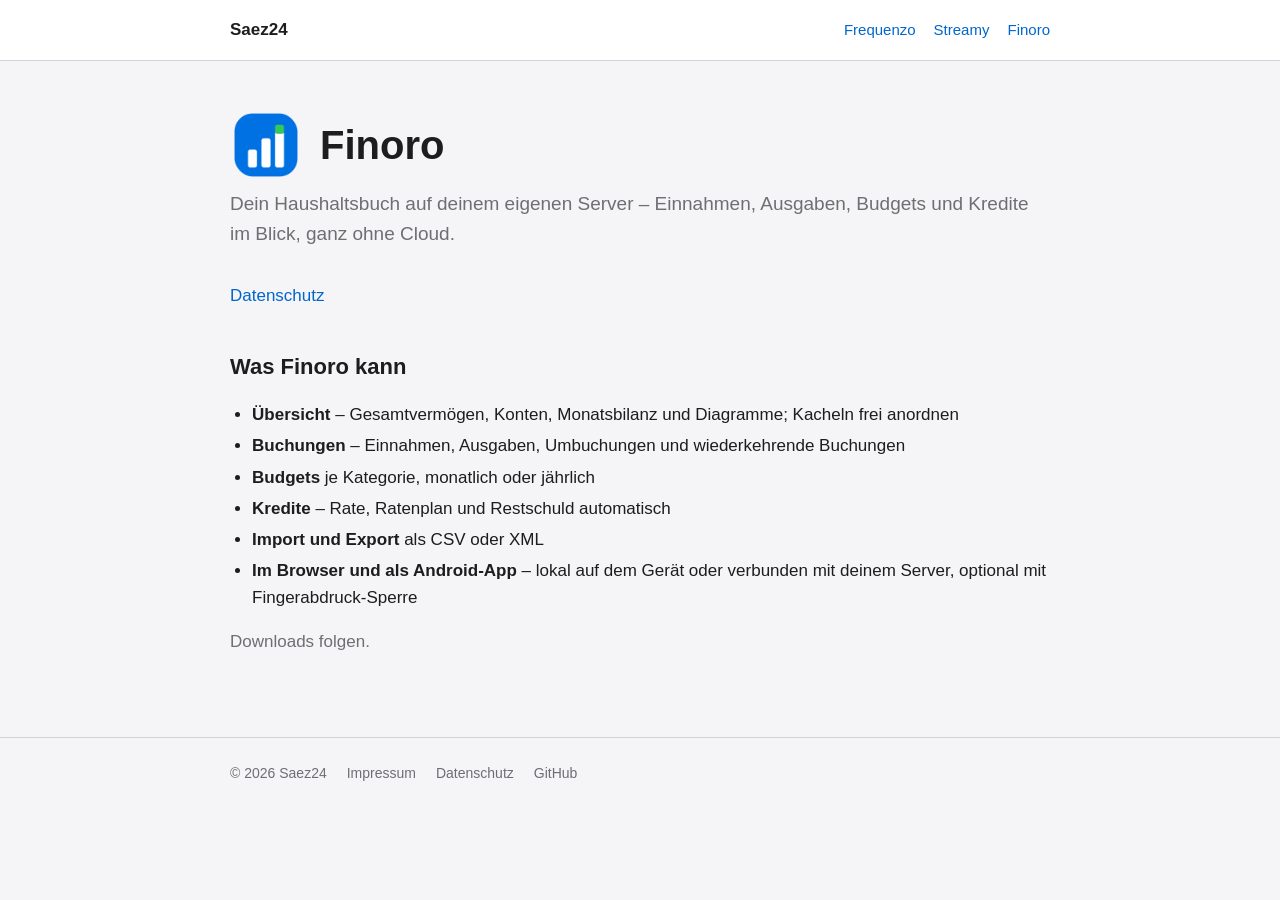
==== finoro/index.html @ 56d52c84 "feat: Website mit Frequenzo, Streamy und Finoro Startseite, App-Seiten, Datenschutz (Frequenzo volls" ====
<!doctype html>
<html lang="de">
<head>
  <meta charset="utf-8">
  <meta name="viewport" content="width=device-width, initial-scale=1">
  <title>Finoro – Haushaltsbuch</title>
  <link rel="stylesheet" href="/assets/style.css">
</head>
<body>
  <header class="site">
    <div class="wrap">
      <a class="brand" href="/">Saez24</a>
      <nav><a href="/frequenzo/">Frequenzo</a><a href="/streamy/">Streamy</a><a href="/finoro/">Finoro</a></nav>
    </div>
  </header>
  <main>
    <div class="wrap">
      <div class="app-head">
        <img src="/assets/finoro.png" alt="">
        <h1>Finoro</h1>
      </div>
      <p class="lead">Dein Haushaltsbuch auf deinem eigenen Server – Einnahmen, Ausgaben, Budgets und Kredite im Blick, ganz ohne Cloud.</p>
      <div class="actions">
        <a href="/finoro/datenschutz.html">Datenschutz</a>
      </div>
      <h2>Was Finoro kann</h2>
      <ul>
        <li><strong>Übersicht</strong> – Gesamtvermögen, Konten, Monatsbilanz und Diagramme; Kacheln frei anordnen</li>
        <li><strong>Buchungen</strong> – Einnahmen, Ausgaben, Umbuchungen und wiederkehrende Buchungen</li>
        <li><strong>Budgets</strong> je Kategorie, monatlich oder jährlich</li>
        <li><strong>Kredite</strong> – Rate, Ratenplan und Restschuld automatisch</li>
        <li><strong>Import und Export</strong> als CSV oder XML</li>
        <li><strong>Im Browser und als Android-App</strong> – lokal auf dem Gerät oder verbunden mit deinem Server, optional mit Fingerabdruck-Sperre</li>
      </ul>
      <p class="muted">Downloads folgen.</p>
    </div>
  </main>
  <footer class="site">
    <div class="wrap">
      <span>© 2026 Saez24</span>
      <a href="/impressum.html">Impressum</a>
      <a href="/datenschutz.html">Datenschutz</a>
      <a href="https://github.com/Saez24">GitHub</a>
    </div>
  </footer>
</body>
</html>
---- assets/style.css ----
/* saez24.github.io — gemeinsames Layout. Keine externen Schriften oder Skripte:
   Systemschrift, alles lokal (siehe datenschutz.html). */

:root {
  color-scheme: light dark;
  --bg: #f5f5f7;
  --surface: #ffffff;
  --text: #1d1d1f;
  --muted: #6e6e73;
  --border: #d2d2d7;
  --accent: #0066cc;
  --radius: 18px;
}

@media (prefers-color-scheme: dark) {
  :root {
    --bg: #0e0e12;
    --surface: #1c1c21;
    --text: #f5f5f7;
    --muted: #a1a1a6;
    --border: #2e2e35;
    --accent: #4da3ff;
  }
}

* { box-sizing: border-box; }

html { -webkit-text-size-adjust: 100%; }

body {
  margin: 0;
  background: var(--bg);
  color: var(--text);
  font: 17px/1.6 -apple-system, BlinkMacSystemFont, "Segoe UI", Roboto, "Helvetica Neue", Arial, sans-serif;
}

a { color: var(--accent); text-decoration: none; }
a:hover { text-decoration: underline; }

.wrap { max-width: 860px; margin: 0 auto; padding: 0 20px; }

header.site {
  border-bottom: 1px solid var(--border);
  background: var(--surface);
}
header.site .wrap {
  display: flex;
  align-items: center;
  justify-content: space-between;
  gap: 16px;
  min-height: 60px;
}
header.site .brand { font-weight: 650; color: var(--text); }
header.site nav { display: flex; gap: 18px; flex-wrap: wrap; font-size: 15px; }

main { padding: 48px 0 64px; }

h1 { font-size: clamp(28px, 6vw, 40px); line-height: 1.15; margin: 0 0 12px; }
h2 { font-size: 22px; margin: 40px 0 8px; }
h3 { font-size: 18px; margin: 28px 0 6px; }
p.lead { font-size: 19px; color: var(--muted); margin: 0 0 32px; }
.muted { color: var(--muted); }
code { font-size: 0.9em; background: var(--surface); border: 1px solid var(--border); border-radius: 6px; padding: 0.05em 0.35em; }

/* App-Kacheln auf der Startseite */
.apps { display: grid; grid-template-columns: repeat(auto-fit, minmax(240px, 1fr)); gap: 16px; }
.card {
  display: flex;
  flex-direction: column;
  gap: 10px;
  padding: 22px;
  background: var(--surface);
  border: 1px solid var(--border);
  border-radius: var(--radius);
  color: var(--text);
}
a.card:hover { text-decoration: none; border-color: var(--accent); }
.card img { width: 56px; height: 56px; border-radius: 13px; }
.card h2 { margin: 0; font-size: 20px; }
.card p { margin: 0; color: var(--muted); font-size: 15px; }

/* Kopf einer App-Seite */
.app-head { display: flex; align-items: center; gap: 18px; margin-bottom: 8px; }
.app-head img { width: 72px; height: 72px; border-radius: 16px; flex: none; }
.app-head h1 { margin: 0; }

.button {
  display: inline-block;
  padding: 10px 20px;
  border-radius: 999px;
  background: var(--accent);
  color: #fff;
  font-weight: 600;
}
.button:hover { text-decoration: none; opacity: 0.9; }
.actions { display: flex; flex-wrap: wrap; gap: 12px 20px; align-items: center; margin: 8px 0 32px; }

ul { padding-left: 1.3em; }
li { margin: 4px 0; }

.note {
  padding: 14px 18px;
  background: var(--surface);
  border: 1px solid var(--border);
  border-left: 4px solid var(--accent);
  border-radius: 10px;
  margin: 24px 0;
}

/* Rechtstexte: DE/EN untereinander */
.legal { max-width: 720px; }
.legal section + section { margin-top: 56px; padding-top: 32px; border-top: 1px solid var(--border); }
.lang { font-size: 13px; letter-spacing: 0.06em; text-transform: uppercase; color: var(--muted); }

footer.site { border-top: 1px solid var(--border); padding: 24px 0 40px; font-size: 14px; color: var(--muted); }
footer.site .wrap { display: flex; flex-wrap: wrap; gap: 8px 20px; }
footer.site a { color: var(--muted); }
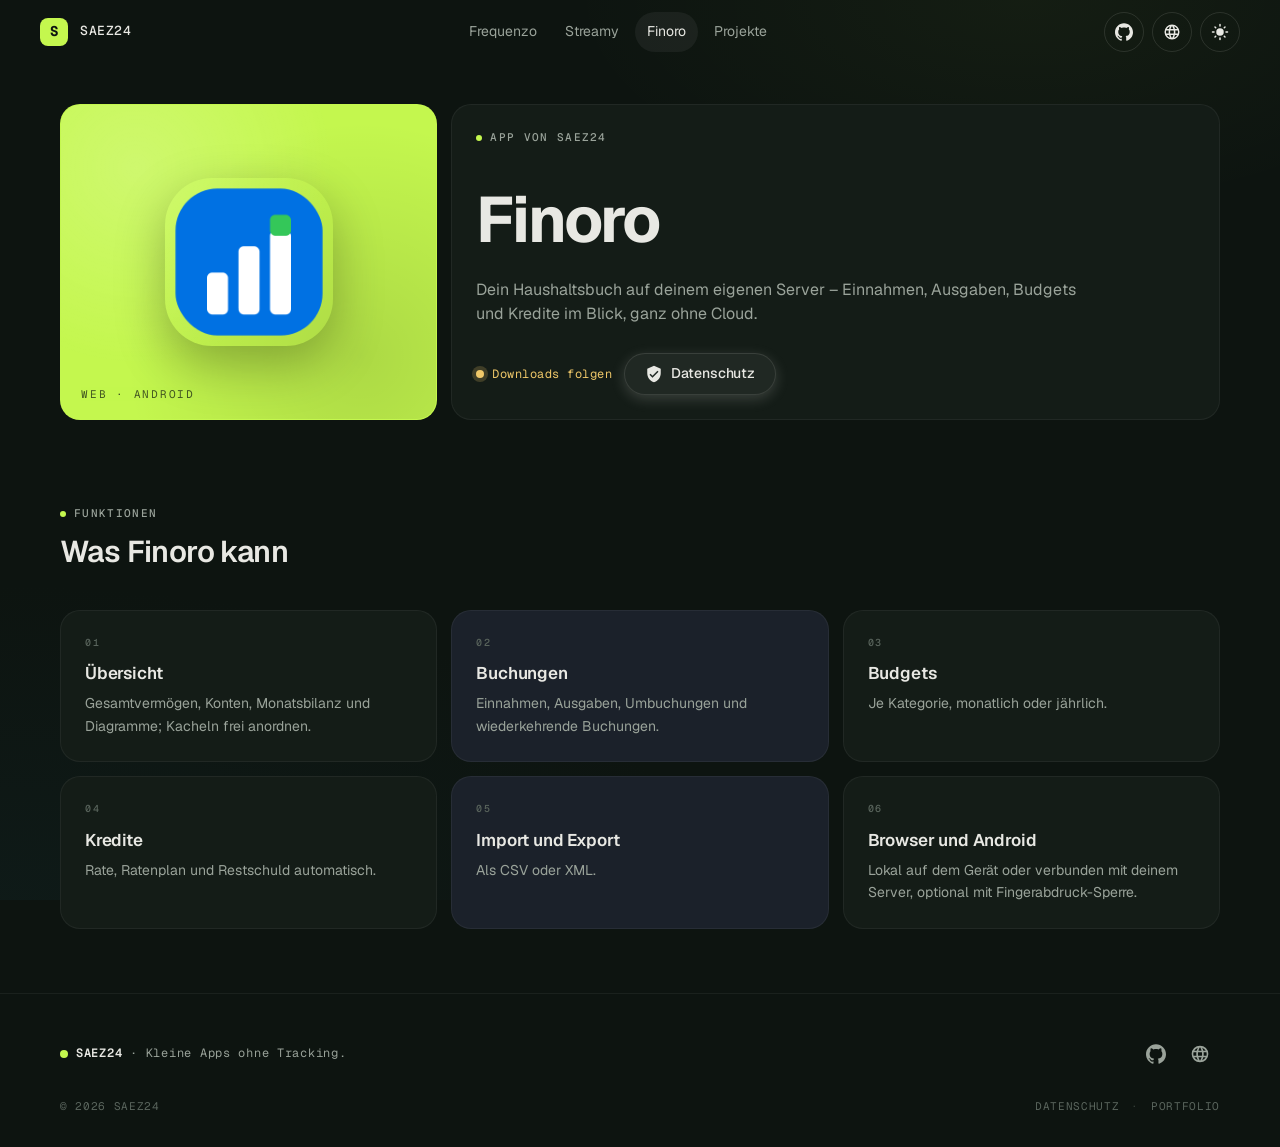
==== commit 94b09744: "feat: Design und Aufbau aus dem Portfolio übernehmen - style.css als Port des Portfolio-Designs (Ben" ====
--- a/finoro/index.html
+++ b/finoro/index.html
@@ -4,43 +4,117 @@
   <meta charset="utf-8">
   <meta name="viewport" content="width=device-width, initial-scale=1">
   <title>Finoro – Haushaltsbuch</title>
+  <meta name="description" content="Finoro: Haushaltsbuch auf deinem eigenen Server – Einnahmen, Ausgaben, Budgets und Kredite.">
+  <meta name="theme-color" content="#0d1410">
+  <link rel="preload" href="/assets/fonts/geist-variable.woff2" as="font" type="font/woff2" crossorigin>
   <link rel="stylesheet" href="/assets/style.css">
+  <script src="/assets/site.js"></script>
 </head>
 <body>
-  <header class="site">
-    <div class="wrap">
-      <a class="brand" href="/">Saez24</a>
-      <nav><a href="/frequenzo/">Frequenzo</a><a href="/streamy/">Streamy</a><a href="/finoro/">Finoro</a></nav>
+  <a class="skip-link" href="#main">Zum Inhalt springen</a>
+  <nav class="nav" aria-label="Hauptnavigation">
+    <div class="nav__inner">
+      <a class="nav__logo" href="/" aria-label="Saez24, Startseite">
+        <span class="nav__logo-mark" aria-hidden="true">S</span>
+        <span class="nav__logo-text">Saez24</span>
+      </a>
+      <div class="nav__links"><a class="nav__link" href="/frequenzo/">Frequenzo</a><a class="nav__link" href="/streamy/">Streamy</a><a class="nav__link" href="/finoro/" aria-current="page">Finoro</a><a class="nav__link" href="/#projekte">Projekte</a></div>
+      <div class="nav__actions">
+        <a class="nav__icon-btn nav__ext" href="https://github.com/Saez24" aria-label="GitHub" title="GitHub"><svg class="icon" viewBox="0 0 24 24" aria-hidden="true"><path d="M12 .297c-6.63 0-12 5.373-12 12 0 5.303 3.438 9.8 8.205 11.385.6.113.82-.258.82-.577 0-.285-.01-1.04-.015-2.04-3.338.724-4.042-1.61-4.042-1.61-.546-1.387-1.333-1.756-1.333-1.756-1.089-.745.083-.729.083-.729 1.205.084 1.838 1.236 1.838 1.236 1.07 1.835 2.809 1.305 3.495.998.108-.776.417-1.305.76-1.605-2.665-.3-5.466-1.332-5.466-5.93 0-1.31.467-2.38 1.235-3.22-.135-.303-.54-1.523.105-3.176 0 0 1.005-.322 3.3 1.23.96-.267 1.98-.4 3-.405 1.02.005 2.04.138 3 .405 2.28-1.552 3.285-1.23 3.285-1.23.645 1.653.24 2.873.12 3.176.765.84 1.23 1.91 1.23 3.22 0 4.61-2.805 5.625-5.475 5.92.42.36.81 1.096.81 2.22 0 1.606-.015 2.896-.015 3.286 0 .315.21.69.825.57C20.565 22.092 24 17.592 24 12.297c0-6.627-5.373-12-12-12"/></svg></a>
+        <a class="nav__icon-btn nav__ext" href="https://your-developer.de/" aria-label="Portfolio" title="Portfolio"><svg class="icon" viewBox="0 0 24 24" aria-hidden="true"><path d="M12 2a10 10 0 1 0 0 20 10 10 0 0 0 0-20zm6.93 6h-2.95a15.65 15.65 0 0 0-1.38-3.56A8.03 8.03 0 0 1 18.93 8zM12 4.04c.83 1.2 1.48 2.53 1.91 3.96h-3.82c.43-1.43 1.08-2.76 1.91-3.96zM4.26 14A8.2 8.2 0 0 1 4 12c0-.69.1-1.36.26-2h3.38a16.5 16.5 0 0 0 0 4H4.26zm.82 2h2.95c.32 1.25.78 2.45 1.38 3.56A7.99 7.99 0 0 1 5.08 16zm2.95-8H5.08a7.99 7.99 0 0 1 4.33-3.56A15.65 15.65 0 0 0 8.03 8zM12 19.96c-.83-1.2-1.48-2.53-1.91-3.96h3.82c-.43 1.43-1.08 2.76-1.91 3.96zM14.34 14H9.66a14.7 14.7 0 0 1 0-4h4.68a14.7 14.7 0 0 1 0 4zm.25 5.56c.6-1.11 1.06-2.31 1.38-3.56h2.95a8.03 8.03 0 0 1-4.33 3.56zM16.36 14a16.5 16.5 0 0 0 0-4h3.38a8.2 8.2 0 0 1 0 4h-3.38z"/></svg></a>
+        <button class="nav__icon-btn nav__theme" type="button" aria-label="Design wechseln"><svg class="icon icon--sun" viewBox="0 0 24 24" aria-hidden="true"><path d="M12 7a5 5 0 1 0 0 10 5 5 0 0 0 0-10zM2 13h2a1 1 0 0 0 0-2H2a1 1 0 0 0 0 2zm18 0h2a1 1 0 0 0 0-2h-2a1 1 0 0 0 0 2zM11 2v2a1 1 0 0 0 2 0V2a1 1 0 0 0-2 0zm0 18v2a1 1 0 0 0 2 0v-2a1 1 0 0 0-2 0zM5.99 4.58a1 1 0 0 0-1.41 1.41l1.06 1.06a1 1 0 0 0 1.41-1.41L5.99 4.58zm12.37 12.37a1 1 0 0 0-1.41 1.41l1.06 1.06a1 1 0 0 0 1.41-1.41l-1.06-1.06zm1.06-10.96a1 1 0 0 0-1.41-1.41l-1.06 1.06a1 1 0 0 0 1.41 1.41l1.06-1.06zM7.05 18.36a1 1 0 0 0-1.41-1.41l-1.06 1.06a1 1 0 0 0 1.41 1.41l1.06-1.06z"/></svg><svg class="icon icon--moon" viewBox="0 0 24 24" aria-hidden="true"><path d="M12 3a9 9 0 1 0 9 9c0-.46-.04-.92-.1-1.36a5.39 5.39 0 0 1-4.4 2.26 5.4 5.4 0 0 1-3.14-9.8c-.44-.06-.9-.1-1.36-.1z"/></svg></button>
+        <button class="nav__icon-btn nav__hamburger" type="button" aria-label="Navigation öffnen" aria-expanded="false" aria-controls="nav-drawer"><svg class="icon icon--menu" viewBox="0 0 24 24" aria-hidden="true"><path d="M3 18h18v-2H3v2zm0-5h18v-2H3v2zm0-7v2h18V6H3z"/></svg><svg class="icon icon--close" viewBox="0 0 24 24" aria-hidden="true"><path d="M19 6.41 17.59 5 12 10.59 6.41 5 5 6.41 10.59 12 5 17.59 6.41 19 12 13.41 17.59 19 19 17.59 13.41 12z"/></svg></button>
+      </div>
     </div>
-  </header>
-  <main>
-    <div class="wrap">
-      <div class="app-head">
-        <img src="/assets/finoro.png" alt="">
-        <h1>Finoro</h1>
+    <div class="nav__drawer" id="nav-drawer" hidden>
+      <a class="nav__link" href="/frequenzo/">Frequenzo</a><a class="nav__link" href="/streamy/">Streamy</a><a class="nav__link" href="/finoro/" aria-current="page">Finoro</a><a class="nav__link" href="/#projekte">Projekte</a>
+      <a class="nav__link" href="https://github.com/Saez24">GitHub</a>
+      <a class="nav__link" href="https://your-developer.de/">Portfolio</a>
+    </div>
+  </nav>
+  <main id="main">
+    <section class="page" aria-label="Finoro">
+      <div class="container">
+        <div class="bento hero__bento">
+          <article class="tile tile--accent hero-avatar col-4 row-3" aria-hidden="true">
+            <img class="hero-avatar__icon" src="/assets/finoro.png" alt="" width="168" height="168">
+            <div class="hero-avatar__corner">Web · Android</div>
+          </article>
+          <article class="tile hero-intro col-8 row-3">
+            <span class="eyebrow">App von Saez24</span>
+            <h1 class="display hero-intro__title">Finoro</h1>
+            <p class="hero-intro__sub">Dein Haushaltsbuch auf deinem eigenen Server – Einnahmen, Ausgaben, Budgets und Kredite im Blick, ganz ohne Cloud.</p>
+            <div class="actions">
+              <span class="status-dot status-dot--progress">Downloads folgen</span>
+              <a class="btn btn--ghost" href="/finoro/datenschutz.html"><svg class="icon" viewBox="0 0 24 24" aria-hidden="true"><path d="M12 1 3 5v6c0 5.55 3.84 10.74 9 12 5.16-1.26 9-6.45 9-12V5l-9-4zm-2 16-4-4 1.41-1.41L10 14.17l6.59-6.59L18 9l-8 8z"/></svg>Datenschutz</a>
+            </div>
+          </article>
+        </div>
       </div>
-      <p class="lead">Dein Haushaltsbuch auf deinem eigenen Server – Einnahmen, Ausgaben, Budgets und Kredite im Blick, ganz ohne Cloud.</p>
-      <div class="actions">
-        <a href="/finoro/datenschutz.html">Datenschutz</a>
+    </section>
+
+    <section class="section" aria-labelledby="features">
+      <div class="container">
+        <header class="section__head">
+          <span class="eyebrow">Funktionen</span>
+          <h2 class="title" id="features">Was Finoro kann</h2>
+        </header>
+        <div class="bento">
+          <article class="tile col-4">
+            <span class="tile__label">01</span>
+            <h3 class="feature__title">Übersicht</h3>
+            <p class="tile__text">Gesamtvermögen, Konten, Monatsbilanz und Diagramme; Kacheln frei anordnen.</p>
+          </article>
+          <article class="tile tile--sage col-4">
+            <span class="tile__label">02</span>
+            <h3 class="feature__title">Buchungen</h3>
+            <p class="tile__text">Einnahmen, Ausgaben, Umbuchungen und wiederkehrende Buchungen.</p>
+          </article>
+          <article class="tile col-4">
+            <span class="tile__label">03</span>
+            <h3 class="feature__title">Budgets</h3>
+            <p class="tile__text">Je Kategorie, monatlich oder jährlich.</p>
+          </article>
+          <article class="tile col-4">
+            <span class="tile__label">04</span>
+            <h3 class="feature__title">Kredite</h3>
+            <p class="tile__text">Rate, Ratenplan und Restschuld automatisch.</p>
+          </article>
+          <article class="tile tile--sage col-4">
+            <span class="tile__label">05</span>
+            <h3 class="feature__title">Import und Export</h3>
+            <p class="tile__text">Als CSV oder XML.</p>
+          </article>
+          <article class="tile col-4">
+            <span class="tile__label">06</span>
+            <h3 class="feature__title">Browser und Android</h3>
+            <p class="tile__text">Lokal auf dem Gerät oder verbunden mit deinem Server, optional mit Fingerabdruck-Sperre.</p>
+          </article>
+        </div>
       </div>
-      <h2>Was Finoro kann</h2>
-      <ul>
-        <li><strong>Übersicht</strong> – Gesamtvermögen, Konten, Monatsbilanz und Diagramme; Kacheln frei anordnen</li>
-        <li><strong>Buchungen</strong> – Einnahmen, Ausgaben, Umbuchungen und wiederkehrende Buchungen</li>
-        <li><strong>Budgets</strong> je Kategorie, monatlich oder jährlich</li>
-        <li><strong>Kredite</strong> – Rate, Ratenplan und Restschuld automatisch</li>
-        <li><strong>Import und Export</strong> als CSV oder XML</li>
-        <li><strong>Im Browser und als Android-App</strong> – lokal auf dem Gerät oder verbunden mit deinem Server, optional mit Fingerabdruck-Sperre</li>
-      </ul>
-      <p class="muted">Downloads folgen.</p>
-    </div>
+    </section>
   </main>
-  <footer class="site">
-    <div class="wrap">
-      <span>© 2026 Saez24</span>
-      <a href="/impressum.html">Impressum</a>
-      <a href="/datenschutz.html">Datenschutz</a>
-      <a href="https://github.com/Saez24">GitHub</a>
+  <footer class="footer">
+    <div class="container">
+      <div class="footer__content">
+        <div class="footer__brand">
+          <span class="footer__logo-dot" aria-hidden="true"></span>
+          <span class="footer__brand-name">Saez24</span>
+          <span>· Kleine Apps ohne Tracking.</span>
+        </div>
+        <div class="footer__channels">
+          <a class="footer__channel" href="https://github.com/Saez24" aria-label="GitHub" title="GitHub"><svg class="icon" viewBox="0 0 24 24" aria-hidden="true"><path d="M12 .297c-6.63 0-12 5.373-12 12 0 5.303 3.438 9.8 8.205 11.385.6.113.82-.258.82-.577 0-.285-.01-1.04-.015-2.04-3.338.724-4.042-1.61-4.042-1.61-.546-1.387-1.333-1.756-1.333-1.756-1.089-.745.083-.729.083-.729 1.205.084 1.838 1.236 1.838 1.236 1.07 1.835 2.809 1.305 3.495.998.108-.776.417-1.305.76-1.605-2.665-.3-5.466-1.332-5.466-5.93 0-1.31.467-2.38 1.235-3.22-.135-.303-.54-1.523.105-3.176 0 0 1.005-.322 3.3 1.23.96-.267 1.98-.4 3-.405 1.02.005 2.04.138 3 .405 2.28-1.552 3.285-1.23 3.285-1.23.645 1.653.24 2.873.12 3.176.765.84 1.23 1.91 1.23 3.22 0 4.61-2.805 5.625-5.475 5.92.42.36.81 1.096.81 2.22 0 1.606-.015 2.896-.015 3.286 0 .315.21.69.825.57C20.565 22.092 24 17.592 24 12.297c0-6.627-5.373-12-12-12"/></svg></a>
+          <a class="footer__channel" href="https://your-developer.de/" aria-label="Portfolio" title="Portfolio"><svg class="icon" viewBox="0 0 24 24" aria-hidden="true"><path d="M12 2a10 10 0 1 0 0 20 10 10 0 0 0 0-20zm6.93 6h-2.95a15.65 15.65 0 0 0-1.38-3.56A8.03 8.03 0 0 1 18.93 8zM12 4.04c.83 1.2 1.48 2.53 1.91 3.96h-3.82c.43-1.43 1.08-2.76 1.91-3.96zM4.26 14A8.2 8.2 0 0 1 4 12c0-.69.1-1.36.26-2h3.38a16.5 16.5 0 0 0 0 4H4.26zm.82 2h2.95c.32 1.25.78 2.45 1.38 3.56A7.99 7.99 0 0 1 5.08 16zm2.95-8H5.08a7.99 7.99 0 0 1 4.33-3.56A15.65 15.65 0 0 0 8.03 8zM12 19.96c-.83-1.2-1.48-2.53-1.91-3.96h3.82c-.43 1.43-1.08 2.76-1.91 3.96zM14.34 14H9.66a14.7 14.7 0 0 1 0-4h4.68a14.7 14.7 0 0 1 0 4zm.25 5.56c.6-1.11 1.06-2.31 1.38-3.56h2.95a8.03 8.03 0 0 1-4.33 3.56zM16.36 14a16.5 16.5 0 0 0 0-4h3.38a8.2 8.2 0 0 1 0 4h-3.38z"/></svg></a>
+        </div>
+      </div>
+      <div class="footer__bottom">
+        <span>© 2026 Saez24</span>
+        <nav class="footer__legal" aria-label="Rechtliches">
+          <a href="/datenschutz.html">Datenschutz</a>
+          <span class="footer__sep" aria-hidden="true">·</span>
+          <a href="https://your-developer.de/">Portfolio</a>
+        </nav>
+      </div>
     </div>
   </footer>
 </body>
--- a/assets/style.css
+++ b/assets/style.css
@@ -1,117 +1,1190 @@
-/* saez24.github.io — gemeinsames Layout. Keine externen Schriften oder Skripte:
-   Systemschrift, alles lokal (siehe datenschutz.html). */
-
+/* saez24.github.io — Design aus dem Portfolio (your-developer.de) übernommen:
+   „Forest / Bento“, Geist + Geist Mono, Lime-Akzent. Reines CSS, alles lokal
+   (Schriften unter /assets/fonts, siehe datenschutz.html). */
+
+/* ─── Lokale Schriften ───────────────────────────────────── */
+@font-face {
+  font-family: 'Geist';
+  font-style: normal;
+  font-weight: 100 900;
+  font-display: swap;
+  src: url('/assets/fonts/geist-variable.woff2') format('woff2');
+}
+
+@font-face {
+  font-family: 'Geist Mono';
+  font-style: normal;
+  font-weight: 100 900;
+  font-display: swap;
+  src: url('/assets/fonts/geist-mono-variable.woff2') format('woff2');
+}
+
+/* ─── Tokens — Dunkel (Standard) ─────────────────────────── */
+:root,
+[data-theme='dark'] {
+  color-scheme: dark;
+
+  --color-bg: #0d1410;
+  --color-bg-deep: #080c09;
+  --color-tile: #141c17;
+  --color-tile-2: #1b212a;
+  --color-tile-warm: #12282a;
+  --color-tile-strong: #1f2a23;
+
+  --color-ink: #e8e8e3;
+  --color-ink-2: #9aa39a;
+  --color-ink-3: #5a655d;
+
+  --color-accent: #c4f74e;
+  --color-accent-soft: rgba(196, 247, 78, 0.14);
+  --color-accent-edge: rgba(196, 247, 78, 0.32);
+  --color-accent-ink: #0d1410;
+
+  --border-soft: rgba(232, 232, 227, 0.06);
+  --border-edge: rgba(232, 232, 227, 0.12);
+  --border-strong: rgba(232, 232, 227, 0.22);
+
+  --color-live: #5ad97a;
+  --color-progress: #f0c869;
+  --color-soon: #8a8f86;
+
+  --color-nav-bg: rgba(13, 20, 16, 0.78);
+
+  --color-warm-ink: #f3e8d7;
+  --color-warm-ink-2: rgba(243, 232, 215, 0.7);
+  --color-warm-ink-3: rgba(243, 232, 215, 0.6);
+  --color-warm-surface: rgba(243, 232, 215, 0.12);
+  --color-warm-border: rgba(243, 232, 215, 0.16);
+
+  --avatar-highlight: rgba(255, 255, 255, 0.18);
+  --avatar-shadow: rgba(0, 0, 0, 0.12);
+
+  --btn-ghost-bg: rgba(232, 232, 227, 0.06);
+  --btn-shadow: 0 4px 14px rgba(232, 232, 227, 0.18);
+  --btn-shadow-hover: 0 6px 22px rgba(232, 232, 227, 0.32);
+
+  --chip-shadow: 0 2px 22px rgba(232, 232, 227, 0.12);
+}
+
+/* ─── Hell (Creme) ───────────────────────────────────────── */
+[data-theme='light'] {
+  color-scheme: light;
+
+  --color-bg: #f4f1ea;
+  --color-bg-deep: #ebe7dd;
+  --color-tile: #ffffff;
+  --color-tile-2: #f3faf8;
+  --color-tile-warm: #eff0f3;
+  --color-tile-strong: #f4f7fa;
+
+  --color-ink: #1a2018;
+  --color-ink-2: #5d6359;
+  --color-ink-3: #9aa094;
+
+  --color-accent: #4a7a18;
+  --color-accent-soft: rgba(74, 122, 24, 0.12);
+  --color-accent-edge: rgba(74, 122, 24, 0.3);
+  --color-accent-ink: #ffffff;
+
+  --border-soft: rgba(26, 32, 24, 0.06);
+  --border-edge: rgba(26, 32, 24, 0.12);
+  --border-strong: rgba(26, 32, 24, 0.22);
+
+  --color-live: #2e8b3f;
+  --color-progress: #a76a00;
+  --color-soon: #7a7f74;
+
+  --color-nav-bg: rgba(244, 241, 234, 0.78);
+
+  --color-warm-ink: #1a2018;
+  --color-warm-ink-2: rgba(26, 32, 24, 0.7);
+  --color-warm-ink-3: rgba(26, 32, 24, 0.5);
+  --color-warm-surface: rgba(26, 32, 24, 0.06);
+  --color-warm-border: rgba(26, 32, 24, 0.14);
+
+  --avatar-highlight: rgba(255, 255, 255, 0.35);
+  --avatar-shadow: rgba(0, 0, 0, 0.08);
+
+  --btn-ghost-bg: #f4f7fa;
+  --btn-shadow: 0 4px 14px rgba(0, 0, 0, 0.5);
+  --btn-shadow-hover: 0 4px 14px rgba(0, 0, 0, 0.7);
+
+  --chip-shadow: 0 2px 22px rgba(0, 0, 0, 0.12);
+}
+
+/* ─── Typografie & Maße ──────────────────────────────────── */
 :root {
-  color-scheme: light dark;
-  --bg: #f5f5f7;
-  --surface: #ffffff;
-  --text: #1d1d1f;
-  --muted: #6e6e73;
-  --border: #d2d2d7;
-  --accent: #0066cc;
-  --radius: 18px;
-}
-
-@media (prefers-color-scheme: dark) {
-  :root {
-    --bg: #0e0e12;
-    --surface: #1c1c21;
-    --text: #f5f5f7;
-    --muted: #a1a1a6;
-    --border: #2e2e35;
-    --accent: #4da3ff;
+  --font: 'Geist', -apple-system, BlinkMacSystemFont, 'Segoe UI', system-ui, sans-serif;
+  --mono: 'Geist Mono', 'JetBrains Mono', 'SF Mono', monospace;
+
+  --fw-bold: 700;
+  --fw-semibold: 600;
+  --fw-medium: 500;
+  --fw-regular: 400;
+
+  --sp-1: 4px;
+  --sp-2: 8px;
+  --sp-3: 12px;
+  --sp-4: 16px;
+  --sp-5: 20px;
+  --sp-6: 24px;
+  --sp-8: 32px;
+  --sp-10: 40px;
+  --sp-12: 48px;
+  --sp-16: 64px;
+  --sp-20: 80px;
+
+  --r-tile: 20px;
+  --r-tile-sm: 14px;
+  --r-pill: 999px;
+
+  --t-fast: 0.16s ease;
+  --t-base: 0.24s cubic-bezier(0.4, 0, 0.2, 1);
+  --t-slow: 0.42s cubic-bezier(0.4, 0, 0.2, 1);
+
+  --nav-h: 64px;
+  --max-w: 1240px;
+  --tile-gap: 14px;
+}
+
+/* ─── Reset ──────────────────────────────────────────────── */
+*,
+*::before,
+*::after {
+  box-sizing: border-box;
+  margin: 0;
+  padding: 0;
+}
+
+html {
+  font-size: 16px;
+  scroll-behavior: smooth;
+  scroll-padding-top: calc(var(--nav-h) + var(--sp-4));
+  -webkit-text-size-adjust: 100%;
+}
+
+body {
+  font-family: var(--font);
+  font-size: 15px;
+  font-weight: var(--fw-regular);
+  line-height: 1.55;
+  color: var(--color-ink);
+  background: var(--color-bg);
+  background-image:
+    radial-gradient(ellipse 60% 40% at 80% 0%,
+      color-mix(in srgb, var(--color-accent) 4%, transparent) 0%, transparent 60%),
+    radial-gradient(ellipse 80% 50% at 0% 100%,
+      color-mix(in srgb, var(--color-tile-warm) 30%, transparent) 0%, transparent 70%);
+  background-attachment: fixed;
+  -webkit-font-smoothing: antialiased;
+  -moz-osx-font-smoothing: grayscale;
+  text-rendering: optimizeLegibility;
+  overflow-x: hidden;
+  transition: background-color var(--t-slow), color var(--t-slow);
+}
+
+a {
+  color: inherit;
+  text-decoration: none;
+}
+
+img,
+svg {
+  display: block;
+  max-width: 100%;
+}
+
+button {
+  font: inherit;
+  cursor: pointer;
+  border: none;
+  background: none;
+  color: inherit;
+}
+
+ul,
+ol {
+  list-style: none;
+}
+
+/* ─── A11Y ───────────────────────────────────────────────── */
+.skip-link {
+  position: fixed;
+  top: -100%;
+  left: var(--sp-4);
+  z-index: 1000;
+  padding: 10px 18px;
+  background: var(--color-accent);
+  color: var(--color-accent-ink);
+  font-weight: var(--fw-semibold);
+  font-size: 13px;
+  border-radius: var(--r-pill);
+}
+
+.skip-link:focus {
+  top: var(--sp-4);
+}
+
+*:focus-visible {
+  outline: 2px solid var(--color-accent);
+  outline-offset: 2px;
+  border-radius: 6px;
+}
+
+/* ─── Layout ─────────────────────────────────────────────── */
+.container {
+  width: 100%;
+  max-width: var(--max-w);
+  margin-inline: auto;
+  padding-inline: clamp(var(--sp-4), 4vw, var(--sp-10));
+}
+
+.page {
+  padding-top: calc(var(--nav-h) + var(--sp-10));
+}
+
+.section {
+  padding-top: var(--sp-20);
+}
+
+.section__head {
+  max-width: 720px;
+  margin-bottom: var(--sp-10);
+}
+
+.section__head .display,
+.section__head .title {
+  margin: var(--sp-3) 0;
+}
+
+.section__sub {
+  font-size: 17px;
+  line-height: 1.55;
+  color: var(--color-ink-2);
+  max-width: 56ch;
+}
+
+/* ─── Bento-Raster ───────────────────────────────────────── */
+.bento {
+  display: grid;
+  grid-template-columns: repeat(12, 1fr);
+  gap: var(--tile-gap);
+  grid-auto-rows: minmax(120px, auto);
+}
+
+.tile {
+  position: relative;
+  display: flex;
+  flex-direction: column;
+  min-width: 0;
+  padding: var(--sp-6);
+  background: var(--color-tile);
+  border: 1px solid var(--border-soft);
+  border-radius: var(--r-tile);
+  overflow: hidden;
+  transition: transform var(--t-base), border-color var(--t-base), background var(--t-base);
+}
+
+.tile--interactive:hover {
+  transform: translateY(-3px);
+  border-color: var(--border-edge);
+}
+
+.tile--sage { background: var(--color-tile-2); }
+.tile--strong { background: var(--color-tile-strong); }
+
+.tile--warm {
+  background: var(--color-tile-warm);
+  color: var(--color-warm-ink);
+}
+
+.tile--accent {
+  background: var(--color-accent);
+  color: var(--color-accent-ink);
+  border-color: transparent;
+}
+
+.tile--ink {
+  background: var(--color-bg-deep);
+  border-color: var(--border-edge);
+}
+
+.col-3 { grid-column: span 3; }
+.col-4 { grid-column: span 4; }
+.col-5 { grid-column: span 5; }
+.col-6 { grid-column: span 6; }
+.col-7 { grid-column: span 7; }
+.col-8 { grid-column: span 8; }
+.col-12 { grid-column: span 12; }
+.row-2 { grid-row: span 2; }
+.row-3 { grid-row: span 3; }
+
+@media (max-width: 900px) {
+  .bento { grid-template-columns: repeat(6, 1fr); }
+  .col-3,
+  .col-4,
+  .col-5 { grid-column: span 3; }
+  .col-6,
+  .col-7,
+  .col-8,
+  .col-12,
+  .md-full { grid-column: span 6; }
+}
+
+@media (max-width: 540px) {
+  .bento { grid-template-columns: repeat(2, 1fr); }
+  [class*='col-'] { grid-column: span 2 !important; }
+  [class*='row-'] { grid-row: span 1 !important; }
+}
+
+/* ─── Typografie ─────────────────────────────────────────── */
+.eyebrow {
+  display: inline-flex;
+  align-items: center;
+  gap: var(--sp-2);
+  font-family: var(--mono);
+  font-size: 11px;
+  font-weight: var(--fw-medium);
+  letter-spacing: 0.12em;
+  text-transform: uppercase;
+  color: var(--color-ink-2);
+}
+
+.eyebrow::before {
+  content: '';
+  width: 6px;
+  height: 6px;
+  border-radius: 50%;
+  background: var(--color-accent);
+}
+
+.display {
+  font-size: clamp(36px, 6vw, 64px);
+  font-weight: var(--fw-bold);
+  line-height: 1;
+  letter-spacing: -0.035em;
+}
+
+.title {
+  font-size: clamp(22px, 2.4vw, 30px);
+  font-weight: var(--fw-semibold);
+  line-height: 1.15;
+  letter-spacing: -0.02em;
+}
+
+.tile__label {
+  font-family: var(--mono);
+  font-size: 10px;
+  font-weight: var(--fw-medium);
+  letter-spacing: 0.16em;
+  text-transform: uppercase;
+  color: var(--color-ink-3);
+  margin-bottom: var(--sp-3);
+}
+
+.tile__value {
+  font-size: clamp(18px, 2vw, 22px);
+  font-weight: var(--fw-semibold);
+  letter-spacing: -0.015em;
+  line-height: 1.3;
+  color: var(--color-ink);
+}
+
+.tile__text {
+  font-size: 14px;
+  line-height: 1.6;
+  color: var(--color-ink-2);
+}
+
+.tile__text + .tile__text { margin-top: var(--sp-3); }
+
+.tile .title + .prose,
+.tile__value + .prose,
+.tile__value + .tile__text {
+  margin-top: var(--sp-4);
+  max-width: 70ch;
+}
+
+.hero-intro .status-dot { min-height: 42px; }
+
+/* ─── Icons (Inline-SVG) ─────────────────────────────────── */
+.icon {
+  width: 18px;
+  height: 18px;
+  flex: none;
+  fill: currentColor;
+}
+
+/* ─── Buttons ────────────────────────────────────────────── */
+.btn {
+  display: inline-flex;
+  align-items: center;
+  justify-content: center;
+  gap: var(--sp-2);
+  min-height: 42px;
+  padding: 0 var(--sp-5);
+  border-radius: var(--r-pill);
+  font-family: var(--font);
+  font-size: 14px;
+  font-weight: var(--fw-medium);
+  letter-spacing: -0.005em;
+  white-space: nowrap;
+  transition: background var(--t-base), color var(--t-base), transform var(--t-base);
+}
+
+.btn:hover { transform: translateY(-2px) scale(1.02); }
+.btn:active { transform: scale(0.98); }
+
+.btn--primary {
+  background: var(--color-accent);
+  color: var(--color-accent-ink);
+  box-shadow: var(--btn-shadow);
+}
+
+.btn--primary:hover {
+  background: color-mix(in srgb, var(--color-accent) 88%, white);
+  box-shadow: var(--btn-shadow-hover);
+}
+
+.btn--ghost,
+.btn--code {
+  box-shadow: var(--btn-shadow);
+  transition: filter var(--t-base), box-shadow var(--t-base), transform var(--t-base);
+}
+
+.btn--ghost {
+  background: var(--btn-ghost-bg);
+  color: var(--color-ink);
+  border: 1px solid var(--border-edge);
+}
+
+.btn--code {
+  background: linear-gradient(135deg, #029877 0%, #04c498 100%);
+  color: #ffffff;
+}
+
+.btn--ghost:hover,
+.btn--code:hover {
+  filter: brightness(1.12);
+  box-shadow: var(--btn-shadow-hover);
+}
+
+.actions {
+  display: flex;
+  flex-wrap: wrap;
+  gap: var(--sp-3);
+}
+
+/* ─── Chips & Status ─────────────────────────────────────── */
+.chips {
+  display: flex;
+  flex-wrap: wrap;
+  gap: var(--sp-2);
+}
+
+.chip {
+  display: inline-flex;
+  align-items: center;
+  padding: 5px 11px;
+  border-radius: var(--r-pill);
+  background: var(--border-soft);
+  border: 1px solid var(--border-edge);
+  font-family: var(--mono);
+  font-size: 12px;
+  font-weight: var(--fw-medium);
+  color: var(--color-ink-2);
+  box-shadow: var(--chip-shadow);
+}
+
+.status-dot {
+  display: inline-flex;
+  align-items: center;
+  gap: var(--sp-2);
+  font-family: var(--mono);
+  font-size: 12px;
+  letter-spacing: 0.04em;
+}
+
+.status-dot::before {
+  content: '';
+  width: 8px;
+  height: 8px;
+  border-radius: 50%;
+  background: currentColor;
+  box-shadow: 0 0 0 4px color-mix(in srgb, currentColor 20%, transparent);
+}
+
+.status-dot--live { color: var(--color-live); }
+.status-dot--progress { color: var(--color-progress); }
+.status-dot--soon { color: var(--color-soon); }
+
+@keyframes pulse-ring {
+  0% { box-shadow: 0 0 0 0 color-mix(in srgb, var(--color-live) 50%, transparent); }
+  70% { box-shadow: 0 0 0 10px transparent; }
+  100% { box-shadow: 0 0 0 0 transparent; }
+}
+
+.pulse-dot {
+  width: 10px;
+  height: 10px;
+  flex: none;
+  border-radius: 50%;
+  background: var(--color-live);
+  animation: pulse-ring 2s ease-out infinite;
+}
+
+/* ─── Navigation ─────────────────────────────────────────── */
+.nav {
+  position: fixed;
+  inset: 0 0 auto 0;
+  z-index: 200;
+  height: var(--nav-h);
+  display: flex;
+  align-items: center;
+  padding-inline: clamp(var(--sp-4), 4vw, var(--sp-10));
+  background: transparent;
+  border-bottom: 1px solid transparent;
+  transition: background var(--t-slow), border-color var(--t-slow);
+}
+
+.nav--scrolled,
+.nav--open {
+  background: var(--color-nav-bg);
+  -webkit-backdrop-filter: blur(18px) saturate(160%);
+  backdrop-filter: blur(18px) saturate(160%);
+  border-bottom-color: var(--border-soft);
+}
+
+.nav__inner {
+  display: flex;
+  align-items: center;
+  justify-content: space-between;
+  gap: var(--sp-4);
+  width: 100%;
+  max-width: var(--max-w);
+  margin-inline: auto;
+}
+
+.nav__logo {
+  display: inline-flex;
+  align-items: center;
+  gap: var(--sp-3);
+  font-family: var(--mono);
+  font-size: 13px;
+  font-weight: var(--fw-medium);
+  letter-spacing: 0.04em;
+  text-transform: uppercase;
+  color: var(--color-ink);
+}
+
+.nav__logo-mark {
+  width: 28px;
+  height: 28px;
+  border-radius: 8px;
+  background: var(--color-accent);
+  color: var(--color-accent-ink);
+  display: inline-flex;
+  align-items: center;
+  justify-content: center;
+  font-family: var(--mono);
+  font-weight: 700;
+  font-size: 14px;
+}
+
+.nav__links {
+  display: flex;
+  gap: var(--sp-1);
+  align-items: center;
+}
+
+.nav__link {
+  display: inline-flex;
+  align-items: center;
+  min-height: 40px;
+  padding: 0 var(--sp-3);
+  border-radius: var(--r-pill);
+  font-size: 14px;
+  color: var(--color-ink-2);
+  transition: color var(--t-fast), background var(--t-fast);
+}
+
+.nav__link:hover,
+.nav__link[aria-current='page'] {
+  color: var(--color-ink);
+  background: var(--border-soft);
+}
+
+.nav__actions {
+  display: flex;
+  align-items: center;
+  gap: var(--sp-2);
+}
+
+.nav__icon-btn {
+  width: 40px;
+  height: 40px;
+  border-radius: 50%;
+  border: 1px solid var(--border-edge);
+  background: transparent;
+  color: var(--color-ink);
+  display: inline-flex;
+  align-items: center;
+  justify-content: center;
+  transition: background var(--t-base), border-color var(--t-base), color var(--t-base);
+}
+
+.nav__icon-btn:hover {
+  background: var(--border-soft);
+  border-color: var(--border-strong);
+}
+
+a.nav__icon-btn:hover {
+  color: var(--color-accent);
+  border-color: var(--color-accent-edge);
+  background: var(--color-accent-soft);
+}
+
+/* Theme-Symbol: im Dunkeln die Sonne (zu Hell wechseln), im Hellen den Mond */
+.icon--moon,
+[data-theme='light'] .icon--sun { display: none; }
+[data-theme='light'] .icon--moon { display: block; }
+
+/* Schalter und Menü brauchen JavaScript (site.js setzt html.js) */
+.nav__theme,
+.nav__hamburger { display: none; }
+.js .nav__theme { display: inline-flex; }
+
+.nav__drawer {
+  position: absolute;
+  top: var(--nav-h);
+  left: 0;
+  right: 0;
+  /* deckend: in der geblurten Nav greift ein zweiter backdrop-filter nicht */
+  background: var(--color-bg);
+  border-bottom: 1px solid var(--border-soft);
+  padding: var(--sp-4) clamp(var(--sp-4), 4vw, var(--sp-10)) var(--sp-6);
+  display: flex;
+  flex-direction: column;
+  gap: var(--sp-1);
+}
+
+.nav__drawer[hidden] { display: none; }
+
+.nav__drawer .nav__link {
+  padding: var(--sp-3) var(--sp-4);
+  border-radius: var(--r-tile-sm);
+  font-size: 16px;
+}
+
+.icon--close,
+.nav__hamburger[aria-expanded='true'] .icon--menu { display: none; }
+.nav__hamburger[aria-expanded='true'] .icon--close { display: block; }
+
+@media (max-width: 768px) {
+  .nav__logo-text,
+  .nav__ext,
+  .js .nav__links { display: none; }
+  .js .nav__hamburger { display: inline-flex; }
+  /* Ohne JavaScript bleiben die Links sichtbar, nur kompakter */
+  .nav__link { padding: 0 var(--sp-2); font-size: 13px; }
+}
+
+@media (min-width: 769px) {
+  .nav__drawer { display: none !important; }
+}
+
+/* ─── Hero ───────────────────────────────────────────────── */
+.hero__bento { grid-auto-rows: minmax(96px, auto); }
+
+.hero-intro {
+  justify-content: space-between;
+  gap: var(--sp-5);
+}
+
+.hero-intro__title { margin-top: var(--sp-4); }
+
+.hero-intro__accent {
+  color: var(--color-accent);
+  font-style: italic;
+  font-weight: 500;
+}
+
+.hero-intro__sub {
+  font-size: 16px;
+  line-height: 1.55;
+  color: var(--color-ink-2);
+  max-width: 56ch;
+}
+
+.hero-avatar {
+  align-items: center;
+  justify-content: center;
+  min-height: 200px;
+}
+
+.hero-avatar__mark {
+  font-family: var(--mono);
+  font-size: clamp(120px, 18vw, 220px);
+  font-weight: 700;
+  line-height: 0.85;
+  letter-spacing: -0.06em;
+  color: var(--color-accent-ink);
+  opacity: 0.92;
+}
+
+.hero-avatar__corner {
+  position: absolute;
+  bottom: var(--sp-4);
+  left: var(--sp-5);
+  font-family: var(--mono);
+  font-size: 11px;
+  letter-spacing: 0.16em;
+  text-transform: uppercase;
+  color: var(--color-accent-ink);
+  opacity: 0.7;
+}
+
+.hero-avatar::after {
+  content: '';
+  position: absolute;
+  inset: 0;
+  background:
+    radial-gradient(circle at 20% 20%, var(--avatar-highlight), transparent 50%),
+    radial-gradient(circle at 80% 80%, var(--avatar-shadow), transparent 60%);
+  pointer-events: none;
+}
+
+/* App-Icon statt Initialen */
+.hero-avatar__icon {
+  position: relative;
+  z-index: 1;
+  width: clamp(112px, 14vw, 168px);
+  height: auto;
+  aspect-ratio: 1;
+  border-radius: 28%;
+  box-shadow: 0 18px 50px rgba(0, 0, 0, 0.28);
+}
+
+.hero-status {
+  display: flex;
+  align-items: center;
+  gap: var(--sp-3);
+  margin-top: var(--sp-2);
+}
+
+.hero-status__text {
+  font-size: 18px;
+  font-weight: var(--fw-semibold);
+  color: var(--color-ink);
+}
+
+.hero-hint {
+  margin-top: auto;
+  padding-top: var(--sp-3);
+  font-size: 13px;
+  color: var(--color-ink-2);
+}
+
+.tile--warm .tile__label { color: var(--color-warm-ink-3); }
+.tile--warm .tile__value { color: var(--color-warm-ink); }
+.tile--warm .tile__text,
+.tile--warm .hero-hint { color: var(--color-warm-ink-2); }
+
+.tile__corner {
+  position: absolute;
+  top: var(--sp-5);
+  right: var(--sp-5);
+  width: 36px;
+  height: 36px;
+  border-radius: 50%;
+  background: var(--color-warm-surface);
+  display: flex;
+  align-items: center;
+  justify-content: center;
+  color: var(--color-warm-ink);
+}
+
+@media (max-width: 900px) {
+  .hero-avatar { grid-column: span 6; min-height: 180px; }
+}
+
+/* ─── Projekt-/App-Kacheln ───────────────────────────────── */
+.project-tile { gap: var(--sp-4); }
+
+.project-tile__visual {
+  display: flex;
+  align-items: center;
+  justify-content: center;
+  aspect-ratio: 16 / 9;
+  margin: calc(var(--sp-6) * -1) calc(var(--sp-6) * -1) 0;
+  width: calc(100% + var(--sp-6) * 2);
+  max-width: none;
+  border-bottom: 1px solid var(--border-soft);
+  background: var(--color-bg-deep);
+}
+
+.project-tile__visual img {
+  width: 88px;
+  height: 88px;
+  border-radius: 22px;
+  box-shadow: 0 14px 40px rgba(0, 0, 0, 0.3);
+  transition: transform var(--t-slow);
+}
+
+.project-tile:hover .project-tile__visual img { transform: scale(1.06); }
+
+/* Screenshot statt App-Icon (Projekte aus dem Portfolio) */
+.project-tile__visual--shot { overflow: hidden; }
+
+.project-tile__visual--shot img {
+  width: 100%;
+  height: 100%;
+  object-fit: cover;
+  object-position: top;
+  border-radius: 0;
+  box-shadow: none;
+}
+
+.project-tile:hover .project-tile__visual--shot img { transform: scale(1.03); }
+
+.tile--warm .project-tile__title { color: var(--color-warm-ink); }
+
+.tile--warm .project-tile__desc { color: var(--color-warm-ink-2); }
+
+.tile--warm .chip {
+  background: var(--color-warm-surface);
+  border-color: var(--color-warm-border);
+  color: var(--color-warm-ink-2);
+}
+
+.link {
+  color: var(--color-accent);
+  text-decoration: underline;
+  text-underline-offset: 3px;
+}
+
+.project-tile__statuses {
+  display: inline-flex;
+  flex-wrap: wrap;
+  gap: var(--sp-2) var(--sp-4);
+  margin-top: var(--sp-2);
+}
+
+.project-tile__body {
+  flex: 1;
+  display: flex;
+  flex-direction: column;
+  gap: var(--sp-3);
+}
+
+.project-tile__title a::after {
+  /* ganze Kachel klickbar, Buttons liegen darüber */
+  content: '';
+  position: absolute;
+  inset: 0;
+}
+
+.project-tile__desc {
+  font-size: 14px;
+  line-height: 1.55;
+  color: var(--color-ink-2);
+}
+
+.project-tile .actions {
+  position: relative;
+  z-index: 1;
+  margin-top: var(--sp-2);
+}
+
+@media (max-width: 900px) {
+  .project-tile { grid-column: span 6; }
+}
+
+/* ─── App-Seite: Funktionen & Fließtext ──────────────────── */
+.feature__title {
+  font-size: 17px;
+  font-weight: var(--fw-semibold);
+  letter-spacing: -0.01em;
+  line-height: 1.3;
+  color: var(--color-ink);
+  margin-bottom: var(--sp-2);
+}
+
+.tile--warm .feature__title { color: var(--color-warm-ink); }
+
+.prose {
+  font-size: 14px;
+  line-height: 1.7;
+  color: var(--color-ink-2);
+}
+
+.prose > * + * { margin-top: var(--sp-3); }
+
+.prose ol {
+  counter-reset: step;
+  display: flex;
+  flex-direction: column;
+  gap: var(--sp-3);
+}
+
+.prose ol li {
+  counter-increment: step;
+  display: grid;
+  grid-template-columns: 28px 1fr;
+  gap: var(--sp-3);
+}
+
+.prose ol li::before {
+  content: counter(step);
+  width: 28px;
+  height: 28px;
+  border-radius: 50%;
+  background: var(--color-accent-soft);
+  color: var(--color-accent);
+  font-family: var(--mono);
+  font-size: 12px;
+  font-weight: var(--fw-semibold);
+  display: inline-flex;
+  align-items: center;
+  justify-content: center;
+}
+
+.prose a,
+.legal__container a {
+  color: var(--color-accent);
+  text-decoration: underline;
+  text-underline-offset: 3px;
+  transition: opacity var(--t-fast);
+}
+
+.prose a:hover,
+.legal__container a:hover { opacity: 0.75; }
+
+.prose strong,
+.legal__container strong { color: var(--color-ink); font-weight: var(--fw-semibold); }
+
+.tile--warm .prose,
+.tile--warm .prose strong { color: var(--color-warm-ink); }
+
+code {
+  font-family: var(--mono);
+  font-size: 0.88em;
+  background: var(--border-soft);
+  border: 1px solid var(--border-soft);
+  padding: 1px 6px;
+  border-radius: 4px;
+  color: var(--color-ink);
+  overflow-wrap: anywhere;
+}
+
+.muted {
+  font-family: var(--mono);
+  font-size: 12px;
+  letter-spacing: 0.04em;
+  color: var(--color-ink-3);
+}
+
+/* ─── Rechtstexte ────────────────────────────────────────── */
+.legal {
+  min-height: 100vh;
+  padding: calc(var(--nav-h) + var(--sp-16)) 0 0;
+}
+
+.legal__container {
+  max-width: 720px;
+  margin-inline: auto;
+  padding-inline: clamp(var(--sp-4), 4vw, var(--sp-8));
+}
+
+.legal__container h1 {
+  font-size: clamp(32px, 5vw, 48px);
+  font-weight: var(--fw-bold);
+  color: var(--color-ink);
+  letter-spacing: -0.03em;
+  line-height: 1.05;
+  margin: var(--sp-3) 0 var(--sp-2);
+}
+
+/* „Stand: …“ direkt unter der Überschrift */
+.legal__container h1 + p {
+  font-family: var(--mono);
+  font-size: 12px;
+  letter-spacing: 0.08em;
+  text-transform: uppercase;
+  color: var(--color-ink-3);
+  padding-bottom: var(--sp-8);
+  margin-bottom: var(--sp-10);
+  border-bottom: 1px solid var(--border-edge);
+}
+
+.legal__container h2 {
+  font-size: 17px;
+  font-weight: var(--fw-semibold);
+  color: var(--color-ink);
+  letter-spacing: -0.01em;
+  margin: var(--sp-10) 0 var(--sp-3);
+}
+
+.legal__container p,
+.legal__container li {
+  font-size: 14px;
+  line-height: 1.7;
+  color: var(--color-ink-2);
+}
+
+.legal__container p { margin: 0 0 var(--sp-3); }
+
+.legal__container ul {
+  margin: var(--sp-3) 0;
+  padding-left: var(--sp-5);
+  display: flex;
+  flex-direction: column;
+  gap: var(--sp-2);
+  list-style: disc;
+}
+
+.legal__container .lang {
+  font-family: var(--mono);
+  font-size: 11px;
+  letter-spacing: 0.12em;
+  text-transform: uppercase;
+  color: var(--color-ink-3);
+}
+
+.legal__container section + section {
+  margin-top: var(--sp-16);
+  padding-top: var(--sp-10);
+  border-top: 1px solid var(--border-edge);
+}
+
+.legal__highlight {
+  background: var(--color-tile-2);
+  border: 1px solid var(--border-edge);
+  border-radius: var(--r-tile);
+  padding: var(--sp-6);
+  margin: var(--sp-6) 0;
+}
+
+.legal__highlight > :first-child { margin-top: 0; }
+.legal__highlight p:last-child { margin-bottom: 0; }
+.legal__highlight p { color: var(--color-ink); }
+
+/* ─── Footer ─────────────────────────────────────────────── */
+.footer {
+  margin-top: var(--sp-16);
+  padding: var(--sp-10) 0 var(--sp-8);
+  border-top: 1px solid var(--border-soft);
+  color: var(--color-ink-2);
+}
+
+.footer__content {
+  display: flex;
+  align-items: center;
+  justify-content: space-between;
+  gap: var(--sp-6);
+  flex-wrap: wrap;
+  margin-bottom: var(--sp-6);
+}
+
+.footer__brand {
+  display: inline-flex;
+  align-items: center;
+  gap: var(--sp-2);
+  font-family: var(--mono);
+  font-size: 12px;
+  letter-spacing: 0.06em;
+}
+
+.footer__logo-dot {
+  width: 8px;
+  height: 8px;
+  border-radius: 50%;
+  background: var(--color-accent);
+}
+
+.footer__brand-name {
+  font-weight: var(--fw-semibold);
+  color: var(--color-ink);
+  text-transform: uppercase;
+}
+
+.footer__channels {
+  display: inline-flex;
+  align-items: center;
+  gap: var(--sp-1);
+}
+
+.footer__channel {
+  display: inline-flex;
+  align-items: center;
+  justify-content: center;
+  width: 40px;
+  height: 40px;
+  border-radius: 50%;
+  color: var(--color-ink-2);
+  transition: color var(--t-base), background var(--t-base), transform var(--t-base);
+}
+
+.footer__channel .icon { width: 20px; height: 20px; }
+
+.footer__channel:hover,
+.footer__channel:focus-visible {
+  color: var(--color-accent);
+  background: var(--color-accent-soft);
+  transform: translateY(-2px);
+  box-shadow: var(--btn-shadow-hover);
+}
+
+.footer__bottom {
+  display: flex;
+  align-items: center;
+  justify-content: space-between;
+  gap: var(--sp-4);
+  flex-wrap: wrap;
+  font-family: var(--mono);
+  font-size: 11px;
+  letter-spacing: 0.06em;
+  color: var(--color-ink-3);
+  text-transform: uppercase;
+}
+
+.footer__legal {
+  display: inline-flex;
+  align-items: center;
+  gap: var(--sp-3);
+}
+
+.footer__legal a {
+  color: var(--color-ink-3);
+  transition: color var(--t-base);
+}
+
+.footer__legal a:hover { color: var(--color-accent); }
+
+.footer__sep { opacity: 0.5; }
+
+@media (max-width: 540px) {
+  .footer__content,
+  .footer__bottom {
+    flex-direction: column;
+    align-items: center;
+    text-align: center;
   }
 }
 
-* { box-sizing: border-box; }
-
-html { -webkit-text-size-adjust: 100%; }
-
-body {
-  margin: 0;
-  background: var(--bg);
-  color: var(--text);
-  font: 17px/1.6 -apple-system, BlinkMacSystemFont, "Segoe UI", Roboto, "Helvetica Neue", Arial, sans-serif;
-}
-
-a { color: var(--accent); text-decoration: none; }
-a:hover { text-decoration: underline; }
-
-.wrap { max-width: 860px; margin: 0 auto; padding: 0 20px; }
-
-header.site {
-  border-bottom: 1px solid var(--border);
-  background: var(--surface);
-}
-header.site .wrap {
-  display: flex;
-  align-items: center;
-  justify-content: space-between;
-  gap: 16px;
-  min-height: 60px;
-}
-header.site .brand { font-weight: 650; color: var(--text); }
-header.site nav { display: flex; gap: 18px; flex-wrap: wrap; font-size: 15px; }
-
-main { padding: 48px 0 64px; }
-
-h1 { font-size: clamp(28px, 6vw, 40px); line-height: 1.15; margin: 0 0 12px; }
-h2 { font-size: 22px; margin: 40px 0 8px; }
-h3 { font-size: 18px; margin: 28px 0 6px; }
-p.lead { font-size: 19px; color: var(--muted); margin: 0 0 32px; }
-.muted { color: var(--muted); }
-code { font-size: 0.9em; background: var(--surface); border: 1px solid var(--border); border-radius: 6px; padding: 0.05em 0.35em; }
-
-/* App-Kacheln auf der Startseite */
-.apps { display: grid; grid-template-columns: repeat(auto-fit, minmax(240px, 1fr)); gap: 16px; }
-.card {
-  display: flex;
-  flex-direction: column;
-  gap: 10px;
-  padding: 22px;
-  background: var(--surface);
-  border: 1px solid var(--border);
-  border-radius: var(--radius);
-  color: var(--text);
-}
-a.card:hover { text-decoration: none; border-color: var(--accent); }
-.card img { width: 56px; height: 56px; border-radius: 13px; }
-.card h2 { margin: 0; font-size: 20px; }
-.card p { margin: 0; color: var(--muted); font-size: 15px; }
-
-/* Kopf einer App-Seite */
-.app-head { display: flex; align-items: center; gap: 18px; margin-bottom: 8px; }
-.app-head img { width: 72px; height: 72px; border-radius: 16px; flex: none; }
-.app-head h1 { margin: 0; }
-
-.button {
-  display: inline-block;
-  padding: 10px 20px;
-  border-radius: 999px;
-  background: var(--accent);
-  color: #fff;
-  font-weight: 600;
-}
-.button:hover { text-decoration: none; opacity: 0.9; }
-.actions { display: flex; flex-wrap: wrap; gap: 12px 20px; align-items: center; margin: 8px 0 32px; }
-
-ul { padding-left: 1.3em; }
-li { margin: 4px 0; }
-
-.note {
-  padding: 14px 18px;
-  background: var(--surface);
-  border: 1px solid var(--border);
-  border-left: 4px solid var(--accent);
-  border-radius: 10px;
-  margin: 24px 0;
-}
-
-/* Rechtstexte: DE/EN untereinander */
-.legal { max-width: 720px; }
-.legal section + section { margin-top: 56px; padding-top: 32px; border-top: 1px solid var(--border); }
-.lang { font-size: 13px; letter-spacing: 0.06em; text-transform: uppercase; color: var(--muted); }
-
-footer.site { border-top: 1px solid var(--border); padding: 24px 0 40px; font-size: 14px; color: var(--muted); }
-footer.site .wrap { display: flex; flex-wrap: wrap; gap: 8px 20px; }
-footer.site a { color: var(--muted); }
+/* ─── Scrollbar ──────────────────────────────────────────── */
+::-webkit-scrollbar { width: 6px; height: 6px; }
+::-webkit-scrollbar-track { background: transparent; }
+::-webkit-scrollbar-thumb { background: var(--border-edge); border-radius: 3px; }
+::-webkit-scrollbar-thumb:hover { background: var(--border-strong); }
+
+/* ─── Weniger Bewegung ───────────────────────────────────── */
+@media (prefers-reduced-motion: reduce) {
+  *,
+  *::before,
+  *::after {
+    animation-duration: 0.01ms !important;
+    transition-duration: 0.01ms !important;
+    scroll-behavior: auto !important;
+  }
+}
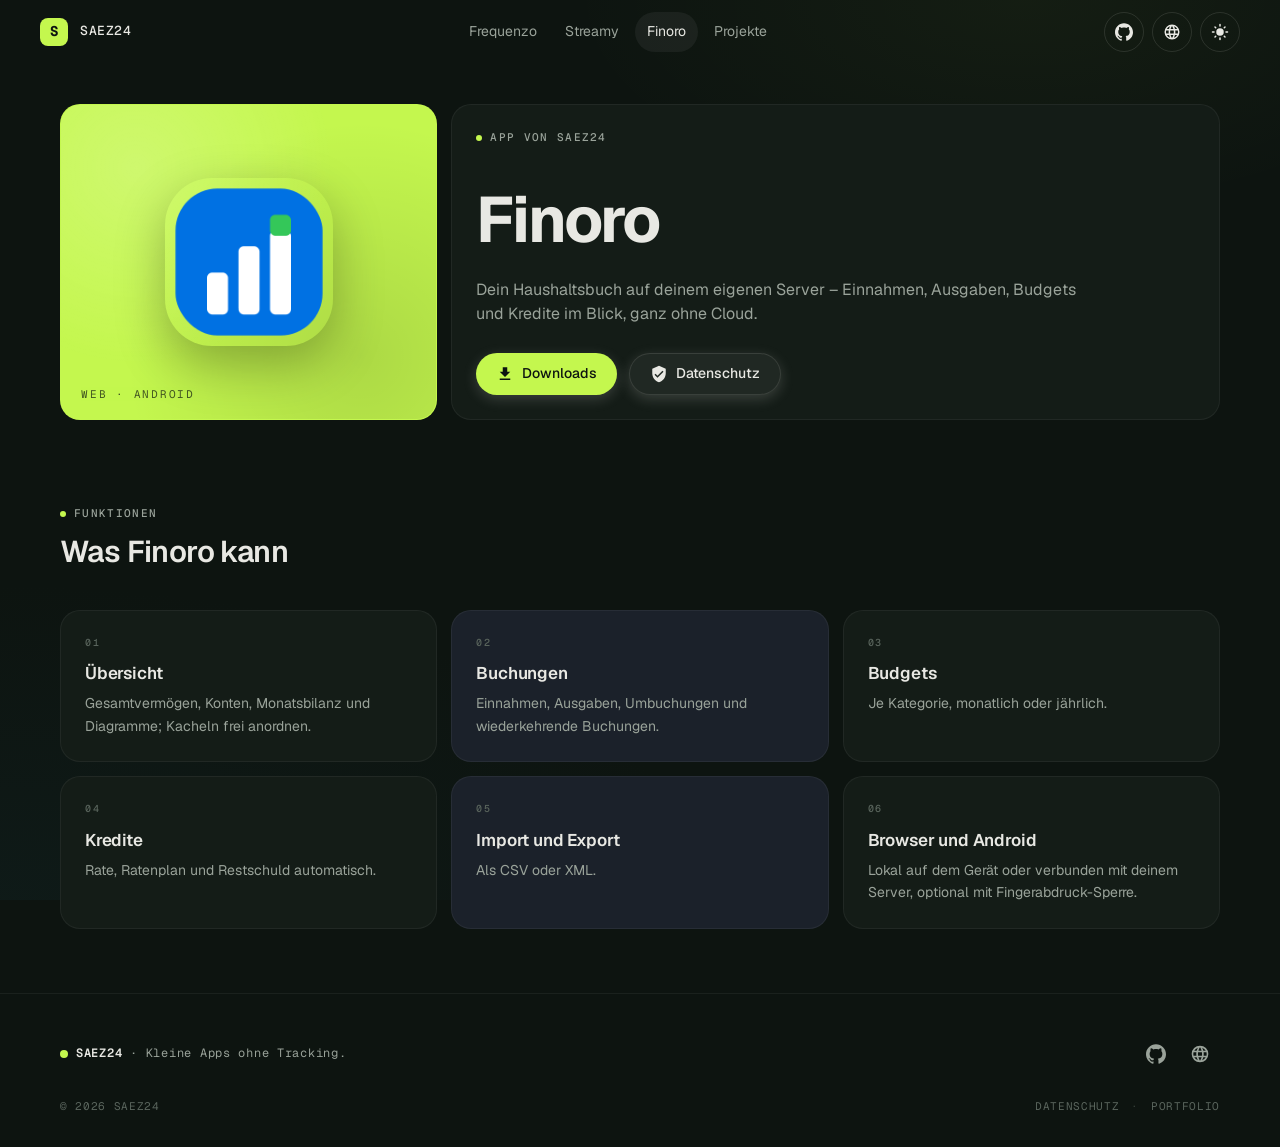
==== commit f5c16584: "Replace status dot with download link button" ====
--- a/finoro/index.html
+++ b/finoro/index.html
@@ -45,7 +45,7 @@
             <h1 class="display hero-intro__title">Finoro</h1>
             <p class="hero-intro__sub">Dein Haushaltsbuch auf deinem eigenen Server – Einnahmen, Ausgaben, Budgets und Kredite im Blick, ganz ohne Cloud.</p>
             <div class="actions">
-              <span class="status-dot status-dot--progress">Downloads folgen</span>
+              <a class="btn btn--primary" href="https://github.com/Saez24/Finoro-App/releases"><svg class="icon" viewBox="0 0 24 24" aria-hidden="true"><path d="M5 20h14v-2H5v2zM19 9h-4V3H9v6H5l7 7 7-7z"/></svg>Downloads</a>
               <a class="btn btn--ghost" href="/finoro/datenschutz.html"><svg class="icon" viewBox="0 0 24 24" aria-hidden="true"><path d="M12 1 3 5v6c0 5.55 3.84 10.74 9 12 5.16-1.26 9-6.45 9-12V5l-9-4zm-2 16-4-4 1.41-1.41L10 14.17l6.59-6.59L18 9l-8 8z"/></svg>Datenschutz</a>
             </div>
           </article>
